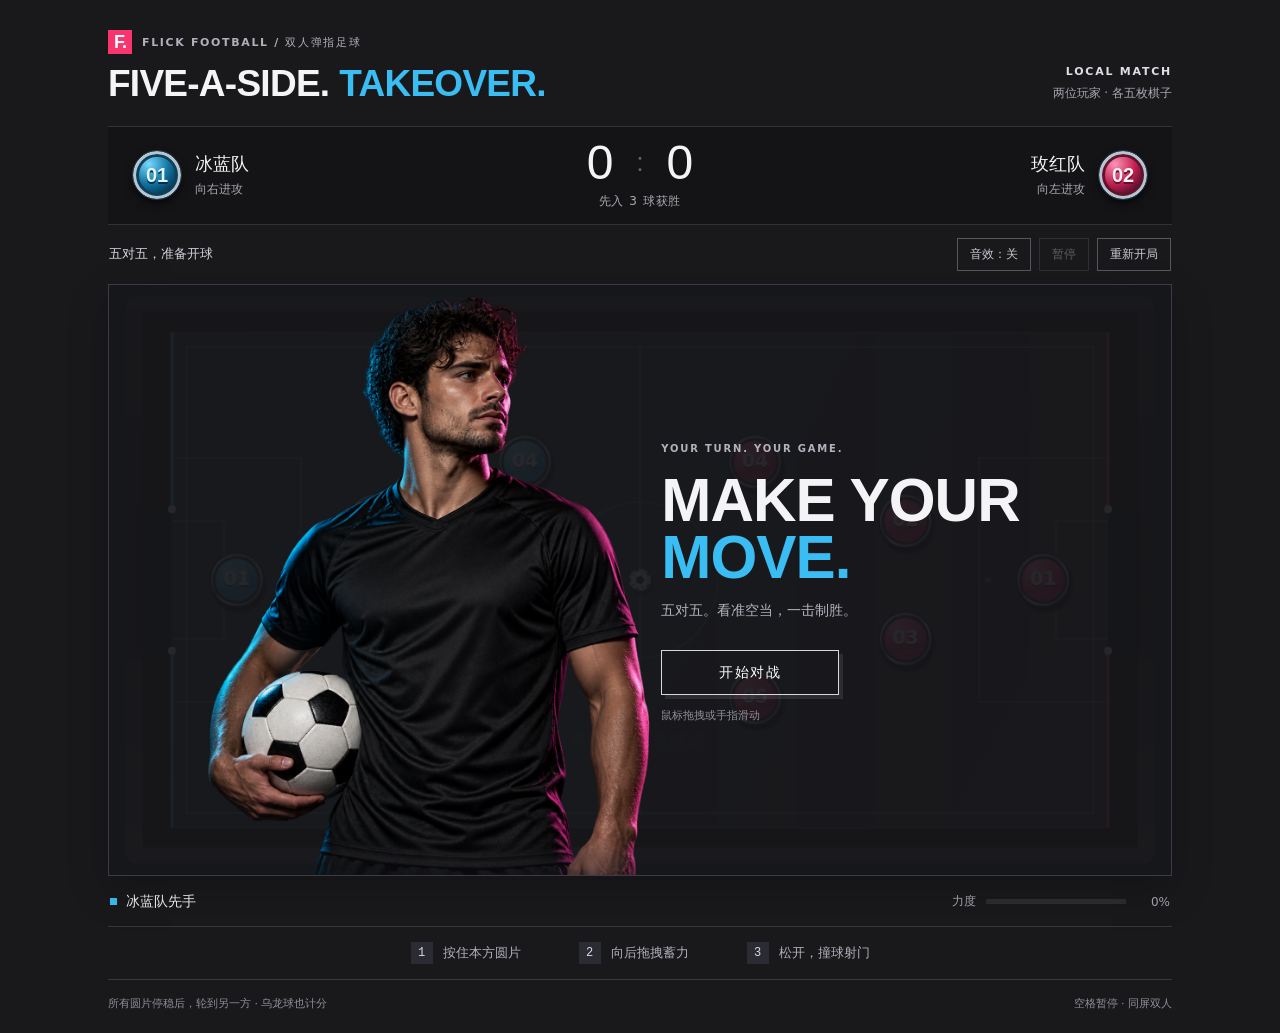
==== index.html @ df54b11c "Add polished two-player flick football and GitHub Pages deployment" ====
<!doctype html>
<html lang="zh-CN">
<head>
<meta charset="UTF-8"><meta name="viewport" content="width=device-width, initial-scale=1"><meta name="theme-color" content="#19191c">
<meta name="description" content="五对五弹指足球。两人同屏，拖拽蓄力，用走位与反弹赢下比赛。">
<title>弹指足球 · 双人对战</title>
<link rel="icon" type="image/svg+xml" href="data:image/svg+xml,%3Csvg xmlns='http://www.w3.org/2000/svg' viewBox='0 0 32 32'%3E%3Crect width='32' height='32' rx='8' fill='%2319191c'/%3E%3Ccircle cx='11' cy='17' r='7' fill='%2339bdf2' stroke='%23fff5d7' stroke-width='2'/%3E%3Ccircle cx='24' cy='12' r='4' fill='%23fa346c'/%3E%3C/svg%3E">
<link rel="stylesheet" href="style.css">
</head>
<body>
<main class="game-shell">
<header class="masthead"><div><div class="eyebrow"><b>F.</b> FLICK FOOTBALL / 双人弹指足球</div><h1>FIVE-A-SIDE.<em>TAKEOVER.</em></h1></div><div class="match-label"><b>LOCAL MATCH</b><span>两位玩家 · 各五枚棋子</span></div></header>
<section class="scoreboard" aria-label="比赛比分">
<div class="team team-green" id="team0"><span class="team-number">01</span><div><div class="team-name">冰蓝队</div><div class="team-meta">向右进攻</div></div></div>
<div class="score-center"><div class="score"><span id="score0">0</span><span class="score-separator">:</span><span id="score1">0</span></div><span class="race">先入 3 球获胜</span></div>
<div class="team team-gold" id="team1"><div><div class="team-name">玫红队</div><div class="team-meta">向左进攻</div></div><span class="team-number">02</span></div>
</section>
<div class="match-toolbar"><div class="match-status" id="status" aria-live="polite">五对五，准备开球</div><div class="toolbar-actions"><button id="sound" type="button" aria-pressed="false">音效：关</button><button id="pause" type="button" disabled>暂停</button><button id="restart" type="button">重新开局</button></div></div>
<section class="arena" aria-label="弹指足球球场">
<canvas id="pitch" width="1080" height="600" role="img" aria-label="每队五个圆形棋子。按住本方棋子向后拖动，松开弹射，撞白球进入对方球门。">请用新版浏览器打开游戏。</canvas>
<div class="overlay" id="overlay"><img class="athlete" src="assets/athlete.png" alt=""><div class="overlay-content"><span class="overlay-kicker" id="overlayKicker">YOUR TURN. YOUR GAME.</span><h2 id="overlayTitle">MAKE YOUR<em>MOVE.</em></h2><p id="overlayText">五对五。看准空当，一击制胜。</p><button type="button" id="start" class="start-button">开始对战</button><span class="start-hint">鼠标拖拽或手指滑动</span></div></div>
<div class="goal-call" id="goalCall" aria-hidden="true"><span id="goalTeam"></span><strong>进球！</strong></div>
</section>
<div class="shot-bar"><div class="turn-chip" id="turnChip"><span id="turnDot"></span><strong id="turnText">冰蓝队先手</strong></div><div class="power-label">力度 <div class="power-track" role="progressbar" aria-label="击球力度" aria-valuemin="0" aria-valuemax="100" aria-valuenow="0" id="powerTrack"><div id="powerFill"></div></div><span id="powerValue">0%</span></div></div>
<section class="instructions" aria-label="玩法"><div><b>1</b><span>按住本方圆片</span></div><div><b>2</b><span>向后拖拽蓄力</span></div><div><b>3</b><span>松开，撞球射门</span></div></section>
<footer><span>所有圆片停稳后，轮到另一方 · 乌龙球也计分</span><span>空格暂停 · 同屏双人</span></footer>
</main>
<script src="game.js"></script>
</body>
</html>
---- style.css ----
:root{color-scheme:dark;--bg:#19191c;--cream:#f4f4f6;--gold:#fa346c;--green:#39bdf2;--muted:#a8a8b0;--line:#ffffff21;font-family:Inter,"PingFang SC","Microsoft YaHei",system-ui,sans-serif;font-synthesis:none}*{box-sizing:border-box}body{margin:0;color:var(--cream);background:var(--bg);min-height:100vh}button{font:inherit;cursor:pointer}button:focus-visible{outline:3px solid var(--green);outline-offset:4px}button:disabled{opacity:.38;cursor:default}.game-shell{width:min(1120px,100%);margin:auto;padding:26px 28px 20px}.masthead{display:flex;justify-content:space-between;align-items:flex-end;margin-bottom:24px;gap:24px}.eyebrow{display:flex;align-items:center;gap:10px;font-size:11px;font-weight:700;letter-spacing:.15em;color:#b0b0b9;margin-bottom:12px}.eyebrow>b{display:grid;place-items:center;width:24px;height:24px;background:var(--gold);font:900 18px Arial;color:white;letter-spacing:-.06em}h1{font-family:Impact,"Arial Narrow",sans-serif;font-stretch:condensed;font-weight:900;font-size:37px;line-height:.96;letter-spacing:-.02em;margin:0}h1 em{font-style:normal;color:var(--green);margin-left:10px}.match-label{text-align:right;display:flex;flex-direction:column;gap:7px;font-size:12px;color:var(--muted)}.match-label b{font-size:11px;letter-spacing:.16em;color:#dedee5}.scoreboard{display:grid;grid-template-columns:1fr auto 1fr;gap:24px;align-items:center;padding:14px 25px;background:#141417;border-top:1px solid var(--line);border-bottom:1px solid var(--line)}.team{display:flex;align-items:center;gap:14px;transition:opacity .15s}.team-gold{justify-content:flex-end;text-align:right}.team.inactive{opacity:.45}.team-number{display:grid;place-items:center;flex-shrink:0;width:48px;height:48px;border-radius:50%;font:900 20px Impact,"Arial Narrow",sans-serif;color:#dff6ff;border:3px solid #b4c6d2;outline:1px solid #27383e;background:radial-gradient(circle at 31% 24%,#78d7fc,#1175a4 45%,#073a55 75%);box-shadow:inset 0 0 0 3px #103f59,inset 0 2px 3px #fff6,0 4px 0 #090b11,0 5px 10px #0008;text-shadow:0 2px #05304b}.team-gold .team-number{background:radial-gradient(circle at 31% 24%,#fa93b6,#c62253 45%,#590d2c 75%);box-shadow:inset 0 0 0 3px #61132c,inset 0 2px 3px #fff6,0 4px 0 #090b11,0 5px 10px #0008;color:#fff0f4;text-shadow:0 2px #690d2c}.team-name{font-weight:750;font-size:18px}.team-meta{font-size:12px;color:var(--muted);margin-top:5px}.score-center{text-align:center}.score{display:flex;align-items:center;gap:23px;font:48px/.9 Impact,"Arial Narrow",sans-serif;min-width:130px;justify-content:center;font-variant-numeric:tabular-nums}.score-separator{color:#666773;font:25px Arial}.race{display:block;margin-top:9px;color:var(--muted);font-size:12px;letter-spacing:.08em}.match-toolbar{display:flex;justify-content:space-between;align-items:center;gap:10px;padding:13px 1px}.match-status{font-size:13px;font-weight:500;color:#d3d3dc}.toolbar-actions{display:flex;gap:8px}.toolbar-actions button{font-size:12px;border:1px solid #55565e;background:transparent;color:#c9c9d2;border-radius:0;padding:7px 12px}.toolbar-actions button:hover:not(:disabled){color:#fff;border-color:#e8e8ee}.arena{position:relative;line-height:0;overflow:hidden;border:1px solid #3b3c46;box-shadow:0 15px 40px #0003;background:#141a23;cursor:default}canvas{display:block;width:100%;height:auto;aspect-ratio:1.8;touch-action:none;user-select:none;-webkit-user-select:none}.overlay{position:absolute;inset:0;display:flex;align-items:center;justify-content:flex-end;background:#17171aec;line-height:1.25;overflow:hidden}.overlay[hidden]{display:none}.athlete{position:absolute;left:6%;bottom:-7%;height:106%;width:48%;object-fit:contain;object-position:bottom;pointer-events:none;mask-image:linear-gradient(to top,transparent,black 13%);-webkit-mask-image:linear-gradient(to top,transparent,black 13%)}.overlay-content{position:relative;z-index:1;width:48%;padding:20px 20px 20px 0}.overlay-kicker{font-size:10px;letter-spacing:.18em;color:#b2b2bd;font-weight:700}.overlay h2{font:700 clamp(34px,4.7vw,61px)/.96 Impact,"Arial Narrow",sans-serif;letter-spacing:-.015em;margin:15px 0 12px;white-space:normal}.overlay h2 em{display:block;font-style:normal;color:var(--green)}.overlay p{font-size:14px;color:#b3b3be;margin:0 0 28px;line-height:1.6}.start-button{display:block;min-width:178px;padding:13px 26px;color:#fff;border:1px solid #d7d7de;border-radius:0;background:transparent;font-size:14px;letter-spacing:.11em;font-weight:700;box-shadow:4px 4px 0 #ffffff17}.start-button:hover{background:var(--gold);border-color:var(--gold)}.start-button:active{transform:translate(2px,2px);box-shadow:2px 2px 0 #ffffff17}.start-hint{display:block;color:#8f8f9a;font-size:11px;margin-top:14px}.goal-call{position:absolute;inset:0;display:flex;flex-direction:column;align-items:center;justify-content:center;pointer-events:none;line-height:1.4;background:#080b1670;opacity:0;transition:opacity .15s;text-shadow:0 3px 25px #000}.goal-call.show{opacity:1}.goal-call span{color:var(--cream);font-size:18px;font-weight:700;letter-spacing:.2em}.goal-call strong{color:var(--gold);font-size:64px;font-weight:900}.shot-bar{display:flex;justify-content:space-between;align-items:center;gap:16px;padding:17px 2px 15px}.turn-chip{display:flex;align-items:center;gap:9px;font-size:14px}.turn-chip>span{width:7px;height:7px;background:var(--green)}.power-label{display:flex;align-items:center;gap:10px;color:var(--muted);font-size:12px}.power-track{width:140px;height:5px;background:#ffffff16;overflow:hidden}.power-track>div{height:100%;width:0%;background:linear-gradient(90deg,var(--green),#936bd7,var(--gold))}.power-label>span{width:34px;text-align:right;font-variant-numeric:tabular-nums}.instructions{display:flex;justify-content:center;gap:58px;padding:15px 10px;border-top:1px solid var(--line);border-bottom:1px solid var(--line)}.instructions>div{display:flex;align-items:center;gap:10px;font-size:13px;color:#b0b0bb}.instructions b{font:12px ui-monospace,monospace;width:22px;height:22px;display:grid;place-items:center;background:#2b2b33;color:#d9d9e2}footer{display:flex;justify-content:space-between;gap:12px;color:#8e8e99;font-size:11px;margin-top:15px;line-height:1.7}
@media(min-width:1200px){.game-shell{padding-top:30px}}@media(max-width:650px){.game-shell{padding:19px 12px}.masthead{margin-bottom:20px}.eyebrow{font-size:9px;letter-spacing:.08em;gap:8px;margin-bottom:10px}h1{font-size:29px}h1 em{display:block;margin:3px 0 0}.match-label{font-size:10px;gap:5px}.match-label b{font-size:10px;letter-spacing:.08em}.scoreboard{padding:14px 10px;gap:10px}.team{gap:8px}.team-number{width:36px;height:36px;font-size:17px;border-width:2px}.team-name{font-size:14px}.team-meta{font-size:10px}.score{font-size:37px;gap:13px;min-width:86px}.race{font-size:10px;letter-spacing:0}.match-toolbar{flex-wrap:wrap;padding:11px 0}.match-status{font-size:11px}.toolbar-actions{gap:5px}.toolbar-actions button{font-size:11px;padding:7px 8px}.overlay-content{width:50%;padding:10px 8px 10px 0}.athlete{left:0%;width:51%;height:99%;bottom:-5%}.overlay-kicker{font-size:7px;letter-spacing:.1em}.overlay h2{font-size:clamp(21px,6vw,36px);margin:8px 0}.overlay p{font-size:10px;margin-bottom:13px}.start-button{font-size:11px;padding:9px 17px;min-width:126px;letter-spacing:.06em}.start-hint{font-size:9px;margin-top:10px}.shot-bar{padding:14px 0 12px;gap:8px}.turn-chip{font-size:12px;gap:6px}.power-label{font-size:11px;gap:6px}.power-track{width:75px}.power-label>span{width:29px}.instructions{gap:14px;justify-content:space-between;padding:12px 9px}.instructions>div{flex-direction:column;gap:6px;text-align:center;font-size:11px}.instructions b{width:21px;height:21px}footer{font-size:10px;flex-wrap:wrap;margin-top:13px}.goal-call strong{font-size:44px}}@media(max-width:380px){.team-number{display:none}.team-name{font-size:13px}.scoreboard{gap:7px}.score{font-size:31px;min-width:76px}.overlay-kicker,.overlay p,.start-hint{display:none}.overlay h2{margin:0 0 12px}.start-button{padding:8px 9px;min-width:110px}.power-track{width:49px}}@media(prefers-reduced-motion:reduce){*{transition:none!important}}
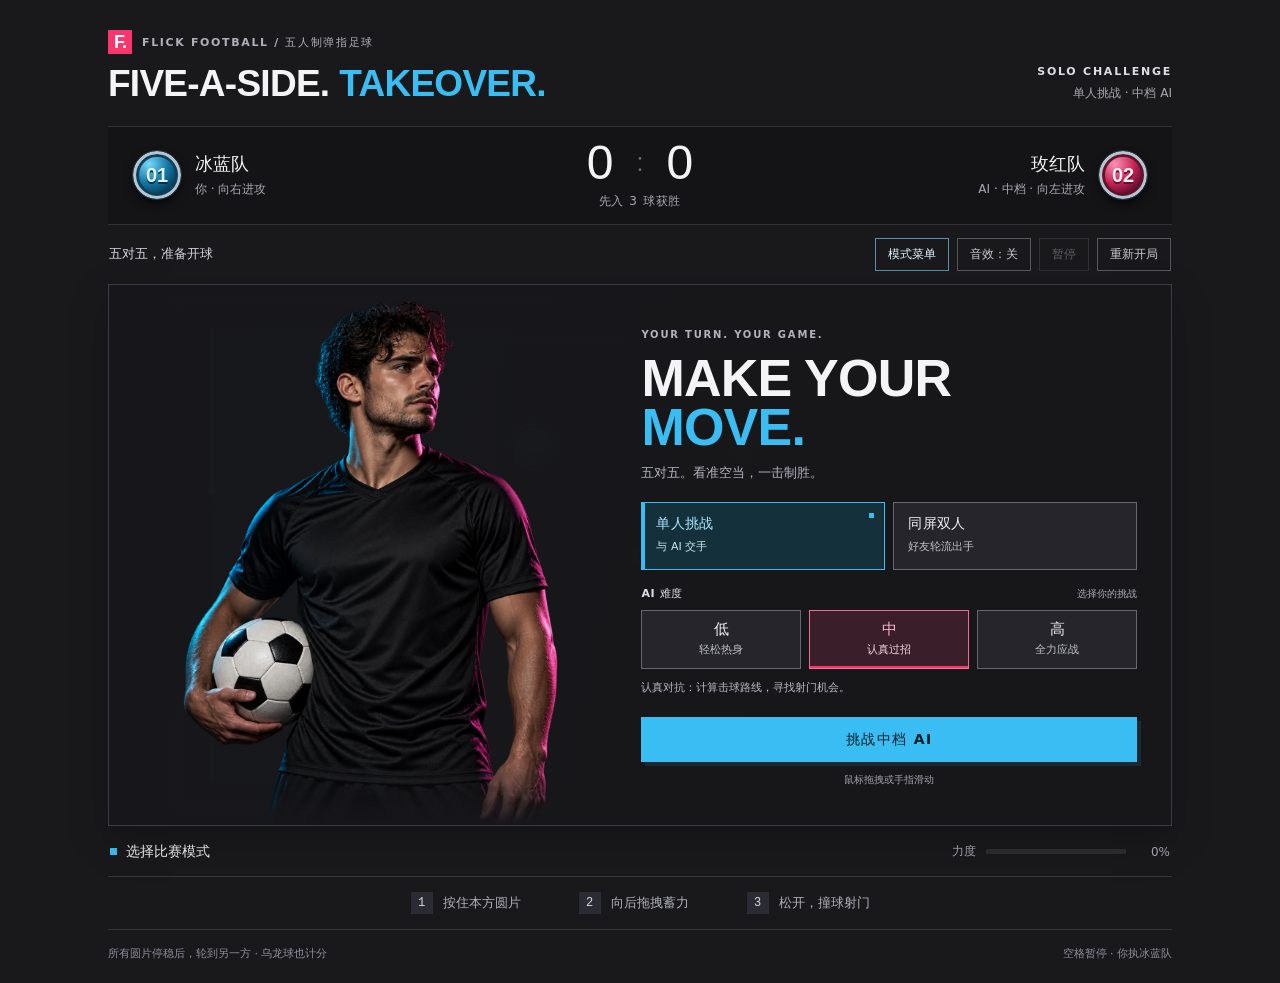
==== commit a9c017bf: "Add solo play with three AI difficulty levels and match menu" ====
--- a/index.html
+++ b/index.html
@@ -2,29 +2,47 @@
 <html lang="zh-CN">
 <head>
 <meta charset="UTF-8"><meta name="viewport" content="width=device-width, initial-scale=1"><meta name="theme-color" content="#19191c">
-<meta name="description" content="五对五弹指足球。两人同屏，拖拽蓄力，用走位与反弹赢下比赛。">
-<title>弹指足球 · 双人对战</title>
+<meta name="description" content="五对五弹指足球。单人挑战三档 AI，或与好友同屏对战。拖拽蓄力，用走位与反弹赢下比赛。">
+<title>弹指足球 · 单人挑战与双人对战</title>
 <link rel="icon" type="image/svg+xml" href="data:image/svg+xml,%3Csvg xmlns='http://www.w3.org/2000/svg' viewBox='0 0 32 32'%3E%3Crect width='32' height='32' rx='8' fill='%2319191c'/%3E%3Ccircle cx='11' cy='17' r='7' fill='%2339bdf2' stroke='%23fff5d7' stroke-width='2'/%3E%3Ccircle cx='24' cy='12' r='4' fill='%23fa346c'/%3E%3C/svg%3E">
-<link rel="stylesheet" href="style.css">
+<link rel="stylesheet" href="style.css?v=solo-ai-1">
 </head>
 <body>
 <main class="game-shell">
-<header class="masthead"><div><div class="eyebrow"><b>F.</b> FLICK FOOTBALL / 双人弹指足球</div><h1>FIVE-A-SIDE.<em>TAKEOVER.</em></h1></div><div class="match-label"><b>LOCAL MATCH</b><span>两位玩家 · 各五枚棋子</span></div></header>
+<header class="masthead"><div><div class="eyebrow"><b>F.</b> FLICK FOOTBALL / 五人制弹指足球</div><h1>FIVE-A-SIDE.<em>TAKEOVER.</em></h1></div><div class="match-label"><b id="matchType">AI CHALLENGE</b><span id="matchInfo">单人挑战 · 各五枚棋子</span></div></header>
 <section class="scoreboard" aria-label="比赛比分">
-<div class="team team-green" id="team0"><span class="team-number">01</span><div><div class="team-name">冰蓝队</div><div class="team-meta">向右进攻</div></div></div>
+<div class="team team-green" id="team0"><span class="team-number">01</span><div><div class="team-name">冰蓝队</div><div class="team-meta" id="team0Meta">你 · 向右进攻</div></div></div>
 <div class="score-center"><div class="score"><span id="score0">0</span><span class="score-separator">:</span><span id="score1">0</span></div><span class="race">先入 3 球获胜</span></div>
-<div class="team team-gold" id="team1"><div><div class="team-name">玫红队</div><div class="team-meta">向左进攻</div></div><span class="team-number">02</span></div>
+<div class="team team-gold" id="team1"><div><div class="team-name">玫红队</div><div class="team-meta" id="team1Meta">AI · 向左进攻</div></div><span class="team-number">02</span></div>
 </section>
-<div class="match-toolbar"><div class="match-status" id="status" aria-live="polite">五对五，准备开球</div><div class="toolbar-actions"><button id="sound" type="button" aria-pressed="false">音效：关</button><button id="pause" type="button" disabled>暂停</button><button id="restart" type="button">重新开局</button></div></div>
-<section class="arena" aria-label="弹指足球球场">
+<div class="match-toolbar"><div class="match-status" id="status" aria-live="polite">五对五，准备开球</div><div class="toolbar-actions"><button id="menu" type="button">模式菜单</button><button id="sound" type="button" aria-pressed="false">音效：关</button><button id="pause" type="button" disabled>暂停</button><button id="restart" type="button">重新开局</button></div></div>
+<section class="arena show-menu" aria-label="弹指足球球场">
 <canvas id="pitch" width="1080" height="600" role="img" aria-label="每队五个圆形棋子。按住本方棋子向后拖动，松开弹射，撞白球进入对方球门。">请用新版浏览器打开游戏。</canvas>
-<div class="overlay" id="overlay"><img class="athlete" src="assets/athlete.png" alt=""><div class="overlay-content"><span class="overlay-kicker" id="overlayKicker">YOUR TURN. YOUR GAME.</span><h2 id="overlayTitle">MAKE YOUR<em>MOVE.</em></h2><p id="overlayText">五对五。看准空当，一击制胜。</p><button type="button" id="start" class="start-button">开始对战</button><span class="start-hint">鼠标拖拽或手指滑动</span></div></div>
+<div class="overlay is-menu" id="overlay"><img class="athlete" src="assets/athlete.png" alt=""><div class="overlay-content"><span class="overlay-kicker" id="overlayKicker">YOUR TURN. YOUR GAME.</span><h2 id="overlayTitle">MAKE YOUR<em>MOVE.</em></h2><p id="overlayText">五对五。看准空当，一击制胜。</p>
+<div class="menu-options" id="menuOptions">
+  <div class="mode-options" role="group" aria-label="比赛模式">
+    <button class="mode-option" id="modeSingle" type="button" aria-pressed="true"><strong>单人挑战</strong><span>与 AI 交手</span></button>
+    <button class="mode-option" id="modeMulti" type="button" aria-pressed="false"><strong>同屏双人</strong><span>好友轮流出手</span></button>
+  </div>
+  <div class="difficulty-options" id="difficultyOptions" role="group" aria-label="AI 难度">
+    <div class="menu-label">AI 难度<span>选择你的挑战</span></div>
+    <div class="difficulty-buttons">
+      <button class="difficulty-option" id="difficultyLow" type="button" aria-pressed="false"><strong>低</strong><span>轻松热身</span></button>
+      <button class="difficulty-option" id="difficultyMedium" type="button" aria-pressed="true"><strong>中</strong><span>认真过招</span></button>
+      <button class="difficulty-option" id="difficultyHigh" type="button" aria-pressed="false"><strong>高</strong><span>全力应战</span></button>
+    </div>
+    <p id="difficultyHelp" class="difficulty-help" aria-live="polite">攻守兼顾，适合来一场势均力敌的较量。</p>
+  </div>
+</div>
+<button type="button" id="start" class="start-button">开始对战</button><button type="button" id="resumeMatch" class="resume-match" hidden>继续当前比赛</button><span class="start-hint">鼠标拖拽或手指滑动</span></div></div>
 <div class="goal-call" id="goalCall" aria-hidden="true"><span id="goalTeam"></span><strong>进球！</strong></div>
 </section>
 <div class="shot-bar"><div class="turn-chip" id="turnChip"><span id="turnDot"></span><strong id="turnText">冰蓝队先手</strong></div><div class="power-label">力度 <div class="power-track" role="progressbar" aria-label="击球力度" aria-valuemin="0" aria-valuemax="100" aria-valuenow="0" id="powerTrack"><div id="powerFill"></div></div><span id="powerValue">0%</span></div></div>
 <section class="instructions" aria-label="玩法"><div><b>1</b><span>按住本方圆片</span></div><div><b>2</b><span>向后拖拽蓄力</span></div><div><b>3</b><span>松开，撞球射门</span></div></section>
-<footer><span>所有圆片停稳后，轮到另一方 · 乌龙球也计分</span><span>空格暂停 · 同屏双人</span></footer>
+<footer><span>所有圆片停稳后，轮到另一方 · 乌龙球也计分</span><span id="footerMode">空格暂停 · 单人挑战</span></footer>
 </main>
-<script src="game.js"></script>
+<script src="physics.js?v=solo-ai-1"></script>
+<script src="ai.js?v=solo-ai-1"></script>
+<script src="game.js?v=solo-ai-1"></script>
 </body>
 </html>
--- a/style.css
+++ b/style.css
@@ -1,2 +1,70 @@
 :root{color-scheme:dark;--bg:#19191c;--cream:#f4f4f6;--gold:#fa346c;--green:#39bdf2;--muted:#a8a8b0;--line:#ffffff21;font-family:Inter,"PingFang SC","Microsoft YaHei",system-ui,sans-serif;font-synthesis:none}*{box-sizing:border-box}body{margin:0;color:var(--cream);background:var(--bg);min-height:100vh}button{font:inherit;cursor:pointer}button:focus-visible{outline:3px solid var(--green);outline-offset:4px}button:disabled{opacity:.38;cursor:default}.game-shell{width:min(1120px,100%);margin:auto;padding:26px 28px 20px}.masthead{display:flex;justify-content:space-between;align-items:flex-end;margin-bottom:24px;gap:24px}.eyebrow{display:flex;align-items:center;gap:10px;font-size:11px;font-weight:700;letter-spacing:.15em;color:#b0b0b9;margin-bottom:12px}.eyebrow>b{display:grid;place-items:center;width:24px;height:24px;background:var(--gold);font:900 18px Arial;color:white;letter-spacing:-.06em}h1{font-family:Impact,"Arial Narrow",sans-serif;font-stretch:condensed;font-weight:900;font-size:37px;line-height:.96;letter-spacing:-.02em;margin:0}h1 em{font-style:normal;color:var(--green);margin-left:10px}.match-label{text-align:right;display:flex;flex-direction:column;gap:7px;font-size:12px;color:var(--muted)}.match-label b{font-size:11px;letter-spacing:.16em;color:#dedee5}.scoreboard{display:grid;grid-template-columns:1fr auto 1fr;gap:24px;align-items:center;padding:14px 25px;background:#141417;border-top:1px solid var(--line);border-bottom:1px solid var(--line)}.team{display:flex;align-items:center;gap:14px;transition:opacity .15s}.team-gold{justify-content:flex-end;text-align:right}.team.inactive{opacity:.45}.team-number{display:grid;place-items:center;flex-shrink:0;width:48px;height:48px;border-radius:50%;font:900 20px Impact,"Arial Narrow",sans-serif;color:#dff6ff;border:3px solid #b4c6d2;outline:1px solid #27383e;background:radial-gradient(circle at 31% 24%,#78d7fc,#1175a4 45%,#073a55 75%);box-shadow:inset 0 0 0 3px #103f59,inset 0 2px 3px #fff6,0 4px 0 #090b11,0 5px 10px #0008;text-shadow:0 2px #05304b}.team-gold .team-number{background:radial-gradient(circle at 31% 24%,#fa93b6,#c62253 45%,#590d2c 75%);box-shadow:inset 0 0 0 3px #61132c,inset 0 2px 3px #fff6,0 4px 0 #090b11,0 5px 10px #0008;color:#fff0f4;text-shadow:0 2px #690d2c}.team-name{font-weight:750;font-size:18px}.team-meta{font-size:12px;color:var(--muted);margin-top:5px}.score-center{text-align:center}.score{display:flex;align-items:center;gap:23px;font:48px/.9 Impact,"Arial Narrow",sans-serif;min-width:130px;justify-content:center;font-variant-numeric:tabular-nums}.score-separator{color:#666773;font:25px Arial}.race{display:block;margin-top:9px;color:var(--muted);font-size:12px;letter-spacing:.08em}.match-toolbar{display:flex;justify-content:space-between;align-items:center;gap:10px;padding:13px 1px}.match-status{font-size:13px;font-weight:500;color:#d3d3dc}.toolbar-actions{display:flex;gap:8px}.toolbar-actions button{font-size:12px;border:1px solid #55565e;background:transparent;color:#c9c9d2;border-radius:0;padding:7px 12px}.toolbar-actions button:hover:not(:disabled){color:#fff;border-color:#e8e8ee}.arena{position:relative;line-height:0;overflow:hidden;border:1px solid #3b3c46;box-shadow:0 15px 40px #0003;background:#141a23;cursor:default}canvas{display:block;width:100%;height:auto;aspect-ratio:1.8;touch-action:none;user-select:none;-webkit-user-select:none}.overlay{position:absolute;inset:0;display:flex;align-items:center;justify-content:flex-end;background:#17171aec;line-height:1.25;overflow:hidden}.overlay[hidden]{display:none}.athlete{position:absolute;left:6%;bottom:-7%;height:106%;width:48%;object-fit:contain;object-position:bottom;pointer-events:none;mask-image:linear-gradient(to top,transparent,black 13%);-webkit-mask-image:linear-gradient(to top,transparent,black 13%)}.overlay-content{position:relative;z-index:1;width:48%;padding:20px 20px 20px 0}.overlay-kicker{font-size:10px;letter-spacing:.18em;color:#b2b2bd;font-weight:700}.overlay h2{font:700 clamp(34px,4.7vw,61px)/.96 Impact,"Arial Narrow",sans-serif;letter-spacing:-.015em;margin:15px 0 12px;white-space:normal}.overlay h2 em{display:block;font-style:normal;color:var(--green)}.overlay p{font-size:14px;color:#b3b3be;margin:0 0 28px;line-height:1.6}.start-button{display:block;min-width:178px;padding:13px 26px;color:#fff;border:1px solid #d7d7de;border-radius:0;background:transparent;font-size:14px;letter-spacing:.11em;font-weight:700;box-shadow:4px 4px 0 #ffffff17}.start-button:hover{background:var(--gold);border-color:var(--gold)}.start-button:active{transform:translate(2px,2px);box-shadow:2px 2px 0 #ffffff17}.start-hint{display:block;color:#8f8f9a;font-size:11px;margin-top:14px}.goal-call{position:absolute;inset:0;display:flex;flex-direction:column;align-items:center;justify-content:center;pointer-events:none;line-height:1.4;background:#080b1670;opacity:0;transition:opacity .15s;text-shadow:0 3px 25px #000}.goal-call.show{opacity:1}.goal-call span{color:var(--cream);font-size:18px;font-weight:700;letter-spacing:.2em}.goal-call strong{color:var(--gold);font-size:64px;font-weight:900}.shot-bar{display:flex;justify-content:space-between;align-items:center;gap:16px;padding:17px 2px 15px}.turn-chip{display:flex;align-items:center;gap:9px;font-size:14px}.turn-chip>span{width:7px;height:7px;background:var(--green)}.power-label{display:flex;align-items:center;gap:10px;color:var(--muted);font-size:12px}.power-track{width:140px;height:5px;background:#ffffff16;overflow:hidden}.power-track>div{height:100%;width:0%;background:linear-gradient(90deg,var(--green),#936bd7,var(--gold))}.power-label>span{width:34px;text-align:right;font-variant-numeric:tabular-nums}.instructions{display:flex;justify-content:center;gap:58px;padding:15px 10px;border-top:1px solid var(--line);border-bottom:1px solid var(--line)}.instructions>div{display:flex;align-items:center;gap:10px;font-size:13px;color:#b0b0bb}.instructions b{font:12px ui-monospace,monospace;width:22px;height:22px;display:grid;place-items:center;background:#2b2b33;color:#d9d9e2}footer{display:flex;justify-content:space-between;gap:12px;color:#8e8e99;font-size:11px;margin-top:15px;line-height:1.7}
 @media(min-width:1200px){.game-shell{padding-top:30px}}@media(max-width:650px){.game-shell{padding:19px 12px}.masthead{margin-bottom:20px}.eyebrow{font-size:9px;letter-spacing:.08em;gap:8px;margin-bottom:10px}h1{font-size:29px}h1 em{display:block;margin:3px 0 0}.match-label{font-size:10px;gap:5px}.match-label b{font-size:10px;letter-spacing:.08em}.scoreboard{padding:14px 10px;gap:10px}.team{gap:8px}.team-number{width:36px;height:36px;font-size:17px;border-width:2px}.team-name{font-size:14px}.team-meta{font-size:10px}.score{font-size:37px;gap:13px;min-width:86px}.race{font-size:10px;letter-spacing:0}.match-toolbar{flex-wrap:wrap;padding:11px 0}.match-status{font-size:11px}.toolbar-actions{gap:5px}.toolbar-actions button{font-size:11px;padding:7px 8px}.overlay-content{width:50%;padding:10px 8px 10px 0}.athlete{left:0%;width:51%;height:99%;bottom:-5%}.overlay-kicker{font-size:7px;letter-spacing:.1em}.overlay h2{font-size:clamp(21px,6vw,36px);margin:8px 0}.overlay p{font-size:10px;margin-bottom:13px}.start-button{font-size:11px;padding:9px 17px;min-width:126px;letter-spacing:.06em}.start-hint{font-size:9px;margin-top:10px}.shot-bar{padding:14px 0 12px;gap:8px}.turn-chip{font-size:12px;gap:6px}.power-label{font-size:11px;gap:6px}.power-track{width:75px}.power-label>span{width:29px}.instructions{gap:14px;justify-content:space-between;padding:12px 9px}.instructions>div{flex-direction:column;gap:6px;text-align:center;font-size:11px}.instructions b{width:21px;height:21px}footer{font-size:10px;flex-wrap:wrap;margin-top:13px}.goal-call strong{font-size:44px}}@media(max-width:380px){.team-number{display:none}.team-name{font-size:13px}.scoreboard{gap:7px}.score{font-size:31px;min-width:76px}.overlay-kicker,.overlay p,.start-hint{display:none}.overlay h2{margin:0 0 12px}.start-button{padding:8px 9px;min-width:110px}.power-track{width:49px}}@media(prefers-reduced-motion:reduce){*{transition:none!important}}
+
+/* Mode menu: the arena grows with the controls, including on small phones. */
+[hidden]{display:none!important}
+.toolbar-actions{flex-wrap:wrap}
+.toolbar-actions #menu{color:#e1f6ff;border-color:#5392ac}
+.arena.show-menu{min-height:540px}
+.show-menu>canvas{position:absolute;inset:0;height:100%;object-fit:contain;opacity:.25}
+.overlay.is-menu{position:relative;inset:auto;min-height:540px;overflow:visible;background:linear-gradient(105deg,#17171af0 26%,#17171a 64%)}
+.is-menu .athlete{left:0;bottom:0;width:49%;height:98%;object-position:bottom}
+.is-menu .overlay-content{width:51%;padding:30px 34px 30px 12px;max-width:570px}
+.is-menu h2{font-size:clamp(36px,4.1vw,52px);margin:11px 0 10px}
+.is-menu #overlayText{font-size:13px;margin-bottom:18px}
+.menu-options{display:grid;gap:17px;margin-bottom:20px}
+.mode-options,.difficulty-buttons{display:grid;gap:8px}
+.mode-options{grid-template-columns:repeat(2,minmax(0,1fr))}
+.mode-option,.difficulty-option{position:relative;color:#f0f0f5;background:#27272ee8;border:1px solid #666670;border-radius:0;min-width:0;transition:background .15s,border-color .15s}
+.mode-option{display:flex;flex-direction:column;gap:6px;align-items:flex-start;padding:12px 14px;text-align:left;min-height:68px}
+.mode-option strong{font-size:14px;font-weight:750;letter-spacing:.025em}
+.mode-option span,.difficulty-option span{font-size:11px;color:#c0c0cb;line-height:1.4}
+.mode-option:hover,.difficulty-option:hover{border-color:#d9d9e4;background:#32323a}
+.mode-option[aria-pressed=true]{border-color:var(--green);background:#14303b;box-shadow:inset 3px 0 var(--green)}
+.mode-option[aria-pressed=true] strong{color:#a9e7ff}
+.mode-option[aria-pressed=true] span{color:#d0e8f1}
+.mode-option[aria-pressed=true]:after{content:"";position:absolute;right:10px;top:10px;width:5px;height:5px;background:var(--green)}
+.menu-label{display:flex;justify-content:space-between;gap:8px;align-items:center;font-size:11px;font-weight:700;color:#dedee6;margin-bottom:9px;letter-spacing:.06em}
+.menu-label span{font-size:10px;font-weight:400;color:#a9a9b4;letter-spacing:0}
+.difficulty-buttons{grid-template-columns:repeat(3,minmax(0,1fr))}
+.difficulty-option{display:flex;flex-direction:column;align-items:center;justify-content:center;gap:5px;padding:10px 4px;min-height:59px}
+.difficulty-option strong{font-size:15px;line-height:1.1}
+.difficulty-option[aria-pressed=true]{border-color:#f36a92;background:#3a1e2a;box-shadow:inset 0 -2px #fa346c}
+.difficulty-option[aria-pressed=true] strong{color:#ffb3cc}
+.difficulty-option[aria-pressed=true] span{color:#f1d5de}
+.overlay p.difficulty-help{font-size:11px;color:#b9b9c5;line-height:1.55;margin:10px 0 0;min-height:18px}
+.is-menu .start-button{width:100%;padding:13px 20px;background:var(--green);border-color:var(--green);color:#071d27;box-shadow:4px 4px 0 #39bdf21c;letter-spacing:.1em}
+.is-menu .start-button:hover{background:#7ed9fc;border-color:#7ed9fc}
+.resume-match{display:block;width:100%;min-height:38px;padding:10px 16px;margin-top:9px;background:transparent;border:1px solid #6b6b76;color:#ededf4;font-size:12px}
+.resume-match:hover{background:#ffffff0d;border-color:#e1e1ea}
+.is-menu .start-hint{margin-top:12px;font-size:10px;color:#a2a2ae;text-align:center}
+@media(max-width:800px) and (min-width:651px){.is-menu .overlay-content{width:55%;padding-right:22px}.is-menu .athlete{left:-7%;width:55%}.mode-option{padding:11px 10px}.mode-option strong{font-size:13px}.difficulty-option span{font-size:10px}}
+@media(max-width:650px){
+  .arena.show-menu{min-height:500px}
+  .overlay.is-menu{min-height:500px;justify-content:center;background:#17171a}
+  .is-menu .athlete{left:34%;bottom:0;width:80%;height:100%;opacity:.2}
+  .is-menu .overlay-content{width:100%;max-width:430px;padding:24px 22px;background:linear-gradient(100deg,#17171ab8,#17171a35)}
+  .is-menu .overlay-kicker{display:block;font-size:9px;letter-spacing:.13em}
+  .is-menu h2{font-size:35px;margin:10px 0}
+  .is-menu #overlayText{display:block;font-size:12px;margin-bottom:17px}
+  .menu-options{gap:15px;margin-bottom:19px}
+  .mode-option{min-height:64px;padding:11px 12px}
+  .mode-option strong{font-size:14px}
+  .difficulty-option{min-height:59px}
+  .overlay p.difficulty-help{display:block;font-size:11px;min-height:17px;margin-top:9px}
+  .is-menu .start-button{font-size:13px;min-height:44px}
+  .is-menu .start-hint{display:block}
+}
+@media(max-width:380px){
+  .is-menu .overlay-content{padding:21px 16px}
+  .is-menu h2{font-size:32px;margin:9px 0}
+  .is-menu #overlayText{font-size:11px;margin-bottom:15px}
+  .menu-options{gap:13px;margin-bottom:17px}
+  .mode-option{padding:11px 10px;min-height:62px}
+  .mode-option strong{font-size:13px}
+  .mode-option span,.difficulty-option span{font-size:10px}
+  .difficulty-option{min-height:57px}
+  .overlay p.difficulty-help{font-size:10px;min-height:31px}
+  .toolbar-actions{width:100%;justify-content:space-between;gap:4px}
+  .toolbar-actions button{padding:7px 6px;font-size:10px}
+}
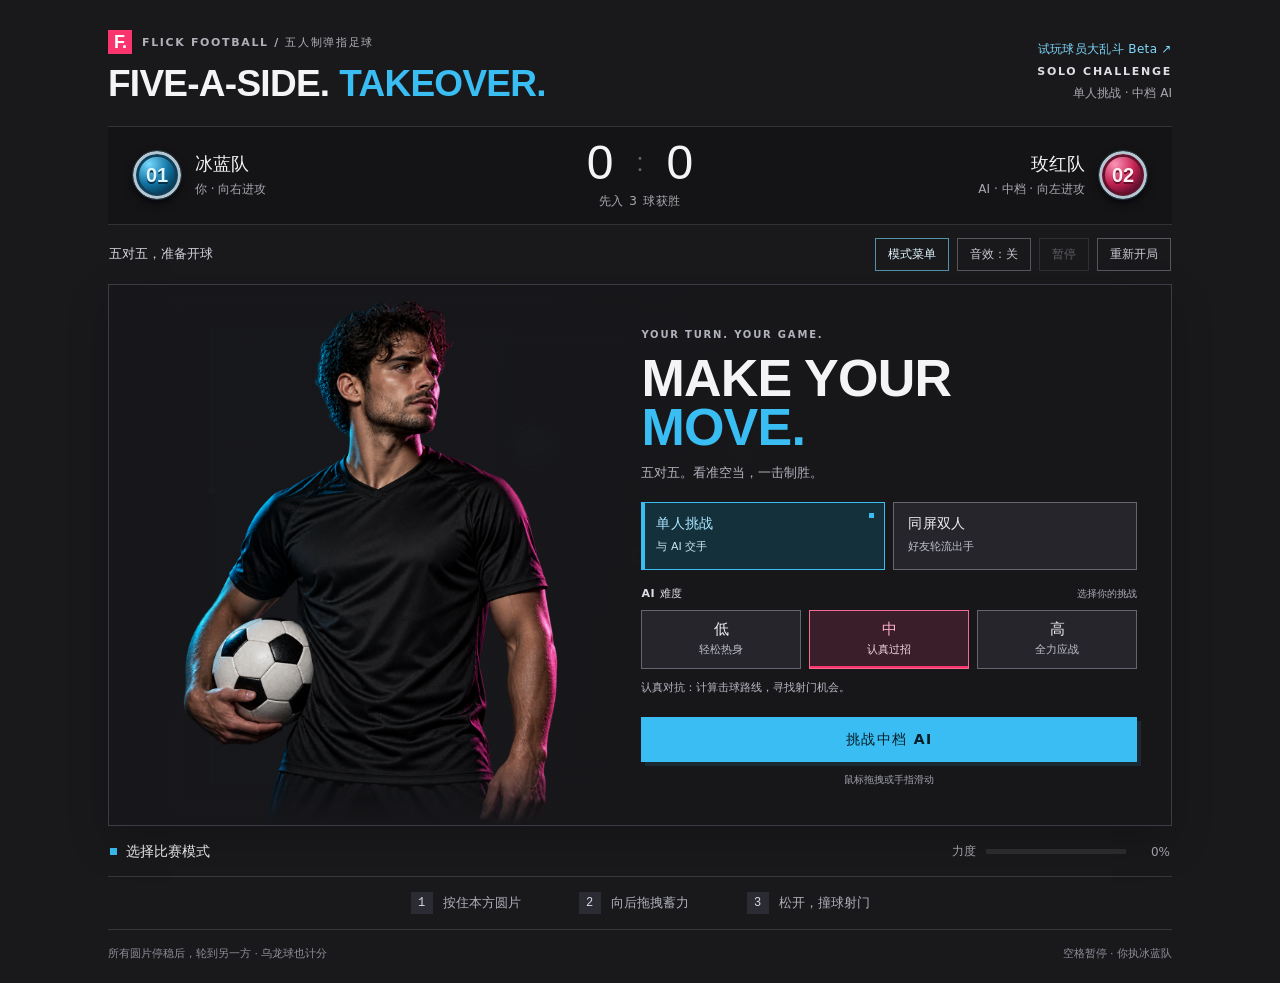
==== commit 64dd92bc: "Add independent player-brawl beta with 11-player drafting and balanced skill rules Preserve classic " ====
--- a/index.html
+++ b/index.html
@@ -5,11 +5,11 @@
 <meta name="description" content="五对五弹指足球。单人挑战三档 AI，或与好友同屏对战。拖拽蓄力，用走位与反弹赢下比赛。">
 <title>弹指足球 · 单人挑战与双人对战</title>
 <link rel="icon" type="image/svg+xml" href="data:image/svg+xml,%3Csvg xmlns='http://www.w3.org/2000/svg' viewBox='0 0 32 32'%3E%3Crect width='32' height='32' rx='8' fill='%2319191c'/%3E%3Ccircle cx='11' cy='17' r='7' fill='%2339bdf2' stroke='%23fff5d7' stroke-width='2'/%3E%3Ccircle cx='24' cy='12' r='4' fill='%23fa346c'/%3E%3C/svg%3E">
-<link rel="stylesheet" href="style.css?v=solo-ai-1">
+<link rel="stylesheet" href="style.css?v=solo-ai-2-beta-entry">
 </head>
 <body>
 <main class="game-shell">
-<header class="masthead"><div><div class="eyebrow"><b>F.</b> FLICK FOOTBALL / 五人制弹指足球</div><h1>FIVE-A-SIDE.<em>TAKEOVER.</em></h1></div><div class="match-label"><b id="matchType">AI CHALLENGE</b><span id="matchInfo">单人挑战 · 各五枚棋子</span></div></header>
+<header class="masthead"><div><div class="eyebrow"><b>F.</b> FLICK FOOTBALL / 五人制弹指足球</div><h1>FIVE-A-SIDE.<em>TAKEOVER.</em></h1></div><div class="match-label"><a href="beta/" class="beta-entry">试玩球员大乱斗 Beta ↗</a><b id="matchType">AI CHALLENGE</b><span id="matchInfo">单人挑战 · 各五枚棋子</span></div></header>
 <section class="scoreboard" aria-label="比赛比分">
 <div class="team team-green" id="team0"><span class="team-number">01</span><div><div class="team-name">冰蓝队</div><div class="team-meta" id="team0Meta">你 · 向右进攻</div></div></div>
 <div class="score-center"><div class="score"><span id="score0">0</span><span class="score-separator">:</span><span id="score1">0</span></div><span class="race">先入 3 球获胜</span></div>
@@ -41,8 +41,8 @@
 <section class="instructions" aria-label="玩法"><div><b>1</b><span>按住本方圆片</span></div><div><b>2</b><span>向后拖拽蓄力</span></div><div><b>3</b><span>松开，撞球射门</span></div></section>
 <footer><span>所有圆片停稳后，轮到另一方 · 乌龙球也计分</span><span id="footerMode">空格暂停 · 单人挑战</span></footer>
 </main>
-<script src="physics.js?v=solo-ai-1"></script>
-<script src="ai.js?v=solo-ai-1"></script>
-<script src="game.js?v=solo-ai-1"></script>
+<script src="physics.js?v=solo-ai-2"></script>
+<script src="ai.js?v=solo-ai-2"></script>
+<script src="game.js?v=solo-ai-2"></script>
 </body>
 </html>
--- a/style.css
+++ b/style.css
@@ -68,3 +68,5 @@
   .toolbar-actions{width:100%;justify-content:space-between;gap:4px}
   .toolbar-actions button{padding:7px 6px;font-size:10px}
 }
+
+.beta-entry{color:#7ed9fc;text-decoration:none;font-size:12px;letter-spacing:.03em}.beta-entry:hover{text-decoration:underline}
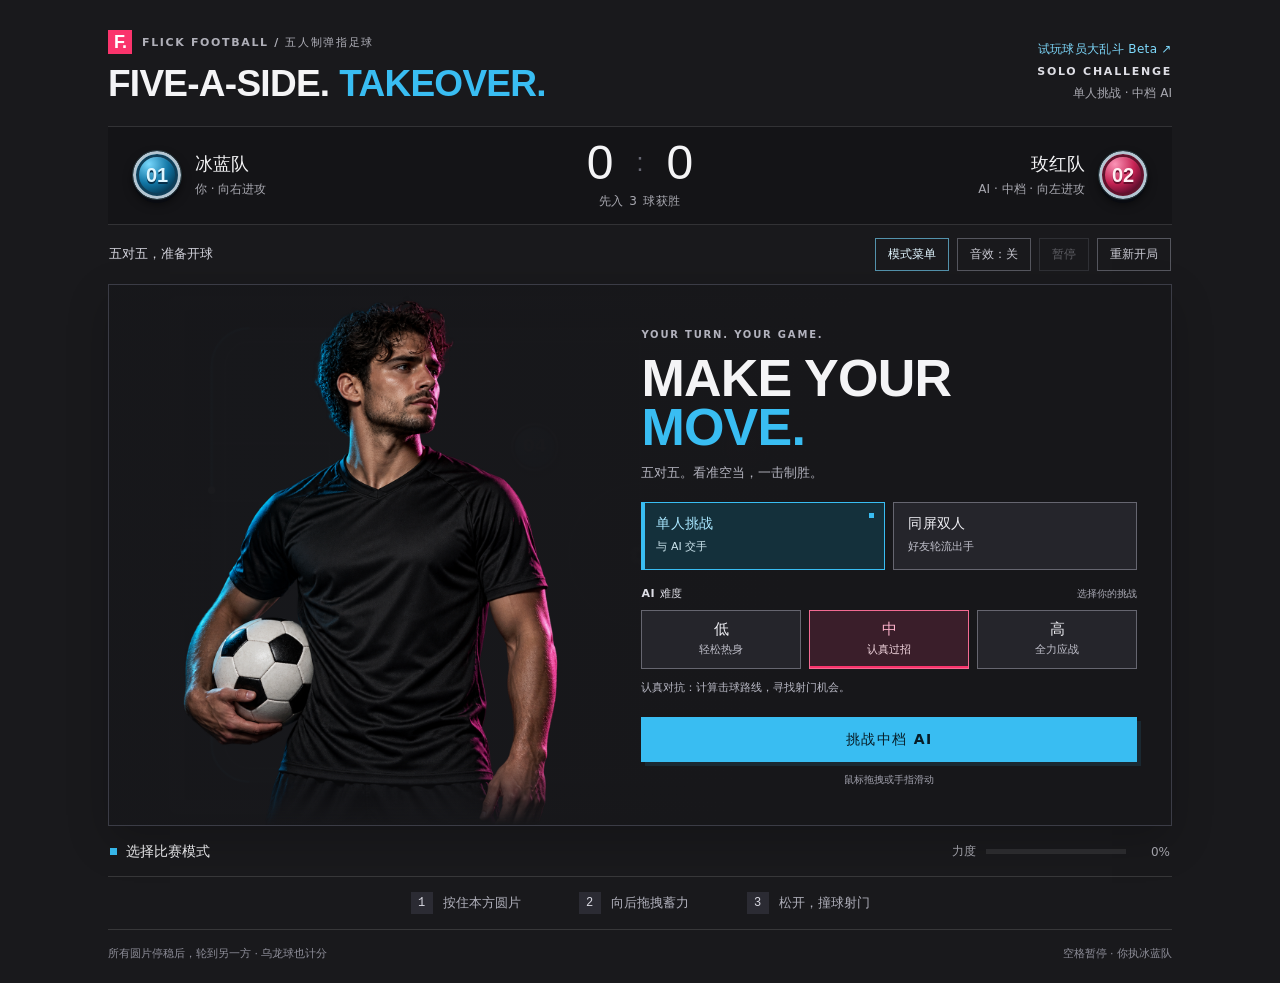
==== commit 69f0f176: "Refine player skills, add Navas and staged lineup drafting with defended formations" ====
--- a/index.html
+++ b/index.html
@@ -41,8 +41,8 @@
 <section class="instructions" aria-label="玩法"><div><b>1</b><span>按住本方圆片</span></div><div><b>2</b><span>向后拖拽蓄力</span></div><div><b>3</b><span>松开，撞球射门</span></div></section>
 <footer><span>所有圆片停稳后，轮到另一方 · 乌龙球也计分</span><span id="footerMode">空格暂停 · 单人挑战</span></footer>
 </main>
-<script src="physics.js?v=solo-ai-2"></script>
+<script src="physics.js?v=rounded-1"></script>
 <script src="ai.js?v=solo-ai-2"></script>
-<script src="game.js?v=solo-ai-2"></script>
+<script src="game.js?v=rounded-1"></script>
 </body>
 </html>
